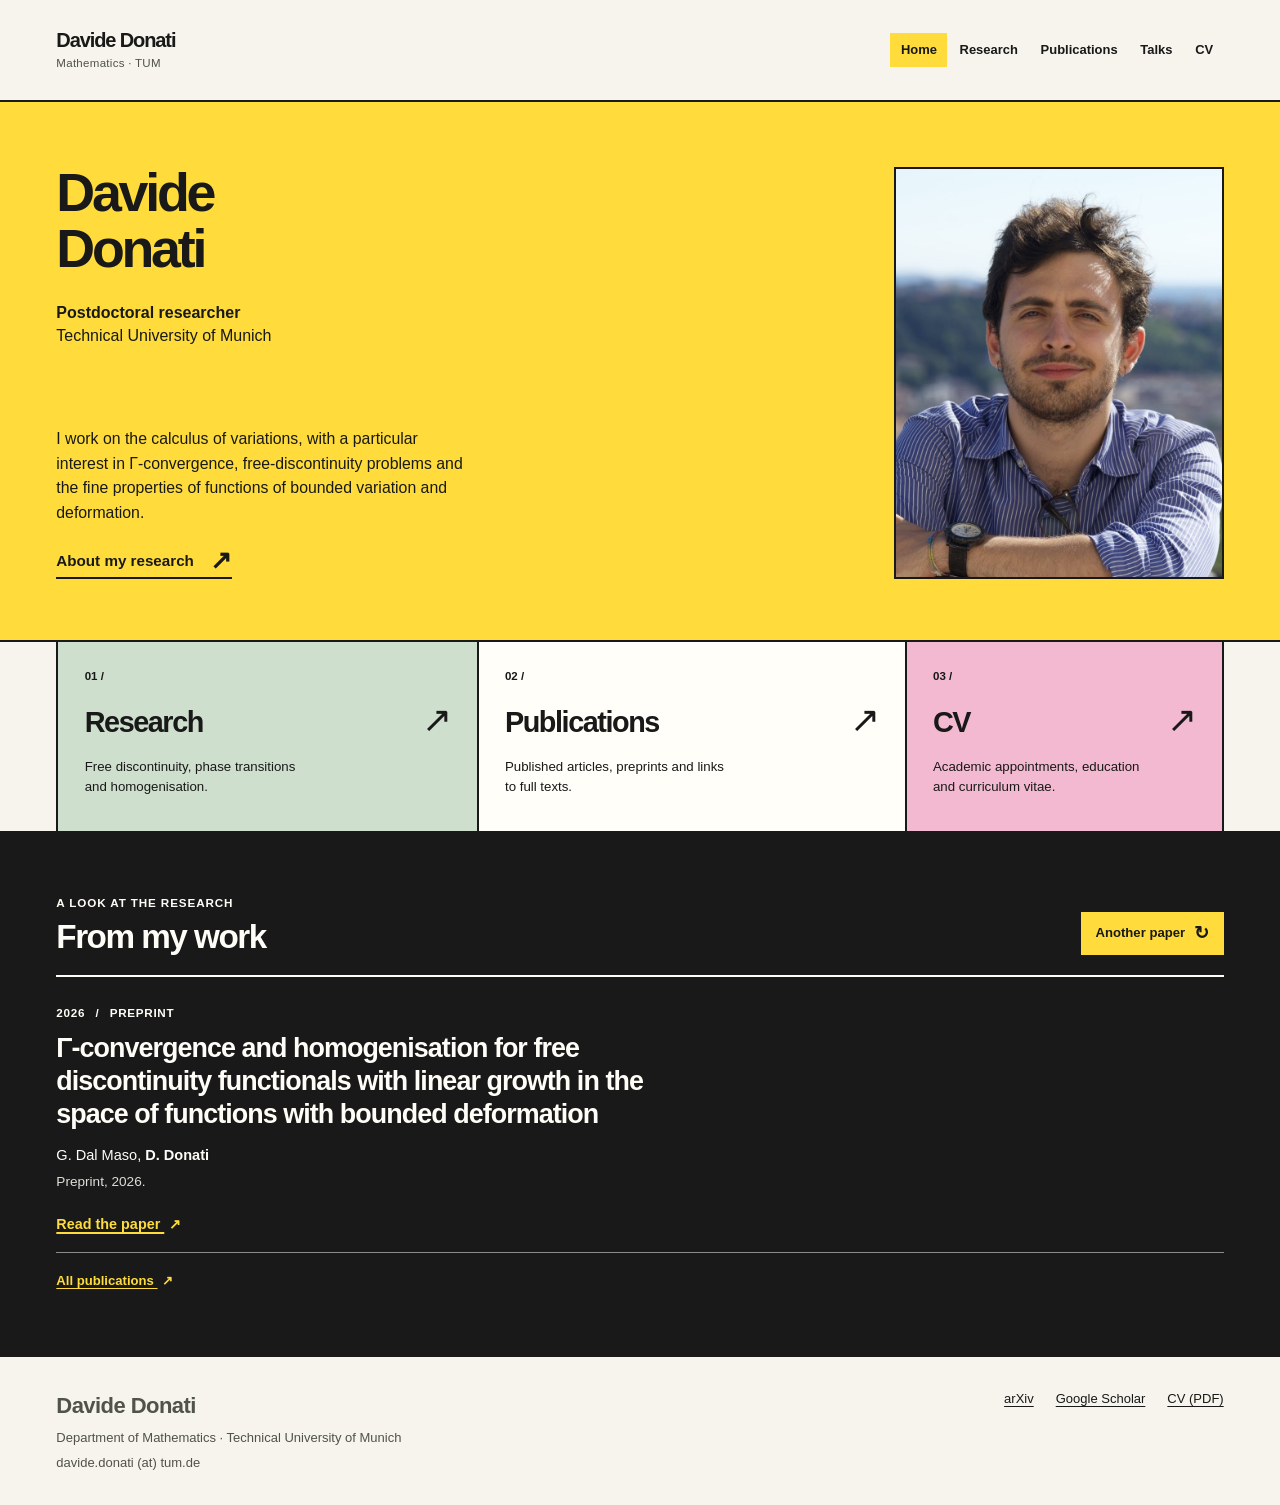
==== Personal Website/Imperial-Gold/index.html @ ab416c35 "Add files via upload" ====
<!doctype html>
<html lang="en">
<head>
  <meta charset="utf-8">
  <meta name="viewport" content="width=device-width, initial-scale=1">
  <title>Davide Donati — Mathematics</title>
  <meta name="description" content="Davide Donati, postdoctoral researcher in mathematics at TUM. Calculus of variations, Γ-convergence, free discontinuity and homogenisation.">
  <meta name="author" content="Davide Donati">
  <meta name="theme-color" content="#ffdc3b">
  <link rel="canonical" href="https://davide-donati.github.io/Davide-Donati/">
  <meta property="og:type" content="website">
  <meta property="og:title" content="Davide Donati — Mathematics">
  <meta property="og:description" content="Davide Donati, postdoctoral researcher in mathematics at TUM. Calculus of variations, Γ-convergence, free discontinuity and homogenisation.">
  <meta property="og:url" content="https://davide-donati.github.io/Davide-Donati/">
  <meta property="og:image" content="https://davide-donati.github.io/Davide-Donati/assets/portrait.jpg">
  <meta property="og:image:alt" content="Davide Donati">
  <meta name="twitter:card" content="summary">
  <script type="application/ld+json">{"@context": "https://schema.org", "@type": "Person", "name": "Davide Donati", "url": "https://davide-donati.github.io/Davide-Donati/", "jobTitle": "Postdoctoral researcher in mathematics", "affiliation": {"@type": "CollegeOrUniversity", "name": "Technical University of Munich"}, "sameAs": ["https://arxiv.org/a/donati_d_1.html", "https://scholar.google.com/citations?user=uiW-0o8AAAAJ&hl=en"]}</script>
  <link rel="icon" href="assets/favicon.svg" type="image/svg+xml">
  <link rel="stylesheet" href="assets/base.css">
  <link rel="stylesheet" href="assets/theme.css">
</head>
<body class="theme-gold" data-page="index">
  <a class="skip-link" href="#main">Skip to content</a>
  <header class="site-header">
    <div class="header-inner">
      <a class="brand" href="index.html" aria-label="Davide Donati — Home">
        <span class="brand-name">Davide Donati</span>
        <span class="brand-role">Mathematics · TUM</span>
      </a>
      <button class="menu-toggle" type="button" aria-controls="site-nav" aria-expanded="false" hidden>
        <span>Menu</span><span class="menu-icon" aria-hidden="true"></span>
      </button>
      <nav class="site-nav" id="site-nav" aria-label="Main navigation">
        <a href="index.html" aria-current="page">Home</a>
        <a href="research.html">Research</a>
        <a href="publications.html">Publications</a>
        <a href="talks.html">Talks</a>
        <a href="cv.html">CV</a>
      </nav>
    </div>
  </header>
  <main class="site-main" id="main" tabindex="-1">
<section class="gold-hero" aria-labelledby="gold-title">
  <div class="content-wrap gold-hero-inner">
    <div class="gold-hero-grid">
      <div class="gold-heading">
        <h1 class="gold-name" id="gold-title"><span>Davide</span> <span>Donati</span></h1>
        <p class="gold-position">Postdoctoral researcher<span>Technical University of Munich</span></p>
      </div>
      <figure class="gold-portrait">
        <img src="assets/portrait.jpg" alt="Davide Donati" width="720" height="900" fetchpriority="high">
      </figure>
      <div class="gold-intro">
        <p>I work on the calculus of variations, with a particular interest in &Gamma;-convergence, free-discontinuity problems and the fine properties of functions of bounded variation and deformation.</p>
        <a class="gold-inline-link" href="research.html">About my research <span aria-hidden="true">↗</span></a>
      </div>
    </div>
  </div>
</section>

<nav class="gold-directory" aria-label="Explore the website">
  <div class="content-wrap gold-directory-inner">
    <a class="gold-route gold-route-research" href="research.html">
      <span class="gold-route-number" aria-hidden="true">01 /</span>
      <span class="gold-route-title">Research <span aria-hidden="true">↗</span></span>
      <span class="gold-route-description">Free discontinuity, phase transitions and homogenisation.</span>
    </a>
    <a class="gold-route gold-route-publications" href="publications.html">
      <span class="gold-route-number" aria-hidden="true">02 /</span>
      <span class="gold-route-title">Publications <span aria-hidden="true">↗</span></span>
      <span class="gold-route-description">Published articles, preprints and links to full texts.</span>
    </a>
    <a class="gold-route gold-route-cv" href="cv.html">
      <span class="gold-route-number" aria-hidden="true">03 /</span>
      <span class="gold-route-title">CV <span aria-hidden="true">↗</span></span>
      <span class="gold-route-description">Academic appointments, education and curriculum vitae.</span>
    </a>
  </div>
</nav>


<!-- A different publication appears on every visit (and when requested). -->
<section class="gold-paper-feature" aria-labelledby="featured-paper-heading">
  <div class="content-wrap gold-paper-feature-inner">
    <div class="gold-paper-feature-heading">
      <div>
        <p class="gold-feature-eyebrow">A look at the research</p>
        <h2 id="featured-paper-heading">From my work</h2>
      </div>
      <button type="button" class="gold-paper-next" id="another-paper" hidden>Another paper <span aria-hidden="true">↻</span></button>
    </div>
    <div class="gold-paper-feature-display" id="featured-paper" aria-live="polite" aria-atomic="true">
      <article class="gold-featured-article">
        <p class="gold-feature-meta">2025 <span aria-hidden="true">/</span> Published</p>
        <h3>A new space of generalised vector-valued functions of bounded variation</h3>
        <p class="gold-feature-authors"><strong>D. Donati</strong></p>
        <p class="gold-feature-venue">NoDEA Nonlinear Differential Equations Appl. 32 (2025), Paper No. 59.</p>
        <a class="gold-feature-link" href="https://doi.org/10.1007/s00030-025-01063-5">Read the paper <span aria-hidden="true">↗</span></a>
      </article>
    </div>
    <p class="gold-feature-footer"><a href="publications.html">All publications <span aria-hidden="true">↗</span></a></p>
  </div>
</section>

<template id="paper-rotation-choices">
      <article class="gold-featured-article" data-paper-id="paper-7">
        <p class="gold-feature-meta">2026 <span aria-hidden="true">/</span> Preprint</p>
        <h3>A remark on the Korn–Poincaré–Sobolev inequality for functions of generalised bounded deformation</h3>
        <p class="gold-feature-authors">G. Dal Maso, <strong>D. Donati</strong></p>
        <p class="gold-feature-venue">Submitted, 2026.</p>
        <a class="gold-feature-link" href="publications.html#paper-7">Publication details <span aria-hidden="true">↗</span></a>
      </article>
      <article class="gold-featured-article" data-paper-id="paper-8">
        <p class="gold-feature-meta">2026 <span aria-hidden="true">/</span> Preprint</p>
        <h3>Structured deformations for energies with general surface terms</h3>
        <p class="gold-feature-authors"><strong>D. Donati</strong>, M. Friedrich</p>
        <p class="gold-feature-venue">Preprint, 2026.</p>
        <a class="gold-feature-link" href="https://arxiv.org/abs/2606.10556">Read the paper <span aria-hidden="true">↗</span></a>
      </article>
      <article class="gold-featured-article" data-paper-id="paper-9">
        <p class="gold-feature-meta">2026 <span aria-hidden="true">/</span> Preprint</p>
        <h3>Γ-convergence of convolution-type functionals for free discontinuity problems</h3>
        <p class="gold-feature-authors">G. C. Brusca, <strong>D. Donati</strong>, S. Scalabrino, C. Trifone, E. Voglino</p>
        <p class="gold-feature-venue">Preprint, 2026.</p>
        <a class="gold-feature-link" href="https://arxiv.org/abs/2603.24192">Read the paper <span aria-hidden="true">↗</span></a>
      </article>
      <article class="gold-featured-article" data-paper-id="paper-10">
        <p class="gold-feature-meta">2026 <span aria-hidden="true">/</span> Preprint</p>
        <h3>Γ-convergence and homogenisation for free discontinuity functionals with linear growth in the space of functions with bounded deformation</h3>
        <p class="gold-feature-authors">G. Dal Maso, <strong>D. Donati</strong></p>
        <p class="gold-feature-venue">Preprint, 2026.</p>
        <a class="gold-feature-link" href="https://arxiv.org/abs/2601.19591">Read the paper <span aria-hidden="true">↗</span></a>
      </article>
      <article class="gold-featured-article" data-paper-id="paper-11">
        <p class="gold-feature-meta">2025 <span aria-hidden="true">/</span> Preprint</p>
        <h3>A matrix-valued measure associated to the derivatives of a function of generalised bounded deformation</h3>
        <p class="gold-feature-authors">G. Dal Maso, <strong>D. Donati</strong></p>
        <p class="gold-feature-venue">Preprint, 2025.</p>
        <a class="gold-feature-link" href="https://arxiv.org/abs/2506.19978">Read the paper <span aria-hidden="true">↗</span></a>
      </article>
      <article class="gold-featured-article" data-paper-id="paper-1">
        <p class="gold-feature-meta">2025 <span aria-hidden="true">/</span> Published</p>
        <h3>Singular perturbations models in phase transitions for anisotropic higher-order materials</h3>
        <p class="gold-feature-authors">G. C. Brusca, <strong>D. Donati</strong>, C. Trifone</p>
        <p class="gold-feature-venue">Calc. Var. Partial Differential Equations 64 (2025), Paper No. 243.</p>
        <a class="gold-feature-link" href="https://doi.org/10.1007/s00526-025-03120-4">Read the paper <span aria-hidden="true">↗</span></a>
      </article>
      <article class="gold-featured-article" data-paper-id="paper-2">
        <p class="gold-feature-meta">2025 <span aria-hidden="true">/</span> Published</p>
        <h3>Homogenization of vectorial free-discontinuity functionals with cohesive type surface terms</h3>
        <p class="gold-feature-authors">G. Dal Maso, <strong>D. Donati</strong></p>
        <p class="gold-feature-venue">Proc. Roy. Soc. Edinburgh Sect. A, published online 2025.</p>
        <a class="gold-feature-link" href="https://www.cambridge.org/core/journals/proceedings-of-the-royal-society-of-edinburgh-section-a-mathematics/article/abs/homogenization-of-vectorial-freediscontinuity-functionals-with-cohesive-type-surface-terms/AAB02BEC06D5CAB9472C6FB59DFB760A">Read the paper <span aria-hidden="true">↗</span></a>
      </article>
      <article class="gold-featured-article" data-paper-id="paper-3">
        <p class="gold-feature-meta">2025 <span aria-hidden="true">/</span> Published</p>
        <h3>Higher-order singular perturbation models for phase transitions</h3>
        <p class="gold-feature-authors">G. C. Brusca, <strong>D. Donati</strong>, M. Solci</p>
        <p class="gold-feature-venue">SIAM J. Math. Anal. 57(3) (2025), 3146–3170.</p>
        <a class="gold-feature-link" href="https://doi.org/10.1137/24M1715325">Read the paper <span aria-hidden="true">↗</span></a>
      </article>
      <article class="gold-featured-article" data-paper-id="paper-4">
        <p class="gold-feature-meta">2025 <span aria-hidden="true">/</span> Published</p>
        <h3>A new space of generalised vector-valued functions of bounded variation</h3>
        <p class="gold-feature-authors"><strong>D. Donati</strong></p>
        <p class="gold-feature-venue">NoDEA Nonlinear Differential Equations Appl. 32 (2025), Paper No. 59.</p>
        <a class="gold-feature-link" href="https://doi.org/10.1007/s00030-025-01063-5">Read the paper <span aria-hidden="true">↗</span></a>
      </article>
      <article class="gold-featured-article" data-paper-id="paper-5">
        <p class="gold-feature-meta">2024 <span aria-hidden="true">/</span> Published</p>
        <h3>Another look at elliptic homogenization</h3>
        <p class="gold-feature-authors">A. Braides, G. C. Brusca, <strong>D. Donati</strong></p>
        <p class="gold-feature-venue">Milan J. Math. 92 (2024), Paper No. 1.</p>
        <a class="gold-feature-link" href="https://doi.org/10.1007/s00032-023-00389-y">Read the paper <span aria-hidden="true">↗</span></a>
      </article>
      <article class="gold-featured-article" data-paper-id="paper-6">
        <p class="gold-feature-meta">2024 <span aria-hidden="true">/</span> Published</p>
        <h3>Γ-convergence of quadratic functionals perturbed by bounded linear functionals</h3>
        <p class="gold-feature-authors">G. Dal Maso, <strong>D. Donati</strong></p>
        <p class="gold-feature-venue">Nonlinear Anal. 238 (2024), Paper No. 113395.</p>
        <a class="gold-feature-link" href="https://doi.org/10.1016/j.na.2023.113395">Read the paper <span aria-hidden="true">↗</span></a>
      </article>
</template>

  </main>
  <footer class="site-footer">
    <div class="footer-inner">
      <div>
        <span class="footer-name">Davide Donati</span>
        <p class="footer-line">Department of Mathematics · Technical University of Munich</p>
        <p class="footer-line"><span class="footer-email">davide.donati (at) tum.de</span></p>
      </div>
      <div class="footer-links">
        <a href="https://arxiv.org/a/donati_d_1.html">arXiv</a>
        <a href="https://scholar.google.com/citations?user=uiW-0o8AAAAJ&amp;hl=en">Google Scholar</a>
        <a href="assets/CV.pdf">CV (PDF)</a>
        
      </div>
    </div>
  </footer>
  <script src="assets/site.js" defer></script>
</body>
</html>
---- Personal Website/Imperial-Gold/assets/base.css ----
/* Shared layout. Edit assets/theme.css to change the visual identity. */
:root {
  --bg: #fffdf8;
  --surface: #f2eee6;
  --ink: #222222;
  --muted: #555555;
  --accent: #263bd5;
  --accent-contrast: #ffffff;
  --rule: #d3d0c9;
  --display-font: Arial, Helvetica, sans-serif;
  --body-font: Arial, Helvetica, sans-serif;
  --content-width: 1200px;
  --gutter: clamp(20px, 5vw, 80px);
}
*, *::before, *::after { box-sizing: border-box; }
html { -webkit-text-size-adjust: 100%; scroll-behavior: smooth; }
body { margin: 0; color: var(--ink); background: var(--bg); font-family: var(--body-font); font-size: 17px; line-height: 1.65; }
img, svg { max-width: 100%; }
img { display: block; height: auto; }
figure { margin: 0; }
button, input, select { font: inherit; }
button, a { -webkit-tap-highlight-color: transparent; }
button { cursor: pointer; }
a { color: inherit; text-underline-offset: .22em; text-decoration-thickness: 1px; }
a:hover { text-decoration-thickness: 2px; }
a, p, li, h1, h2, h3, input { overflow-wrap: break-word; }
h1, h2, h3, p { margin-top: 0; }
h1, h2, h3 { font-family: var(--display-font); line-height: 1.12; }
h1 { font-size: clamp(44px, 7vw, 88px); letter-spacing: -.05em; margin-bottom: .32em; }
h2 { font-size: clamp(26px, 3vw, 38px); letter-spacing: -.025em; }
h3 { font-size: 23px; line-height: 1.28; letter-spacing: -.015em; }
p { margin-bottom: 1em; }
[hidden] { display: none !important; }
:focus-visible { outline: 3px solid currentColor; outline-offset: 5px; }
::selection { color: var(--accent-contrast); background: var(--accent); }
.skip-link { position: absolute; top: -100px; left: 20px; padding: 12px 18px; background: var(--ink); color: var(--bg); z-index: 50; }
.skip-link:focus { top: 12px; }
.content-wrap { width: min(calc(100% - var(--gutter) * 2), var(--content-width)); margin-inline: auto; }
.site-header { border-bottom: 1px solid var(--rule); position: relative; z-index: 10; }
.header-inner { width: min(calc(100% - var(--gutter) * 2), var(--content-width)); margin-inline: auto; min-height: 108px; display: flex; align-items: center; justify-content: space-between; gap: 32px; }
.brand { text-decoration: none; flex-shrink: 0; display: flex; flex-direction: column; line-height: 1.25; }
.brand-name { font-weight: 800; font-size: 23px; letter-spacing: -.055em; }
.brand-role { margin-top: 5px; font-size: 11px; text-transform: uppercase; letter-spacing: .1em; }
.site-nav { display: flex; flex-wrap: wrap; align-items: center; gap: 3px 18px; }
.site-nav a { display: inline-block; padding: 10px 0; font-size: 14px; font-weight: 600; text-decoration: none; white-space: nowrap; }
.site-nav a[aria-current="page"] { box-shadow: inset 0 -3px currentColor; }
.site-nav a:hover { box-shadow: inset 0 -1px currentColor; }
.menu-toggle { display: none; align-items: center; gap: 10px; min-height: 44px; border: 1px solid currentColor; padding: 8px 12px; color: inherit; background: transparent; }
.menu-toggle .menu-icon { width: 18px; height: 10px; display: inline-block; border-block: 2px solid currentColor; }
.site-main { min-height: 60vh; }
.page-intro { padding: 70px 0 56px; border-bottom: 1px solid var(--rule); }
.eyebrow, .section-kicker { display: block; margin: 0 0 20px; text-transform: uppercase; font-size: 12px; letter-spacing: .16em; font-weight: 700; line-height: 1.5; }
.page-lead { max-width: 760px; font-size: clamp(18px, 2vw, 22px); line-height: 1.6; margin: 0; }
.page-intro .button { margin-top: 24px; }
.body-content { padding-block: 55px 88px; }
.section-block + .section-block { margin-top: 60px; }
.section-heading { margin-bottom: 26px; }
.section-header { display: flex; align-items: baseline; gap: 24px; justify-content: space-between; margin-bottom: 30px; }
.section-header h2 { margin: 0; }
.section-header .text-link { flex-shrink: 0; }
.button { display: inline-flex; align-items: center; justify-content: space-between; gap: 28px; min-height: 49px; padding: 12px 22px; color: var(--accent-contrast); background: var(--accent); border: 1px solid transparent; text-decoration: none; font-size: 15px; font-weight: 700; line-height: 1.4; }
.button:hover { text-decoration: underline; }
.button.secondary { background: transparent; border-color: currentColor; color: inherit; }
.text-link { font-size: 15px; font-weight: 700; line-height: 1.5; }
.link-row { display: flex; flex-wrap: wrap; align-items: center; gap: 18px 28px; }
.muted { color: var(--muted); }
.paper-tools { display: flex; flex-wrap: wrap; align-items: end; justify-content: space-between; gap: 24px; padding-bottom: 24px; border-bottom: 1px solid var(--rule); }
.filter-bar { display: flex; flex-wrap: wrap; gap: 8px; }
.filter-bar button { min-height: 44px; padding: 8px 16px; color: var(--ink); background: transparent; border: 1px solid var(--rule); font-size: 14px; font-weight: 700; }
.filter-bar button[aria-pressed="true"] { color: var(--accent-contrast); background: var(--accent); border-color: var(--accent); }
.search-field { display: flex; flex-direction: column; gap: 6px; min-width: 260px; max-width: 100%; font-size: 13px; font-weight: 700; }
.search-field input { width: 100%; min-height: 46px; padding: 10px 13px; color: var(--ink); background: var(--bg); border: 1px solid var(--rule); border-radius: 0; font-size: 16px; font-weight: 400; }
.results-note { font-size: 14px; margin: 18px 0 42px; color: var(--muted); }
.paper-group + .paper-group { margin-top: 64px; }
.paper-list { margin: 0; padding: 0; list-style: none; }
.paper { padding: 29px 0 31px; border-top: 1px solid var(--rule); }
.paper-meta { color: var(--muted); font-size: 12px; font-weight: 700; text-transform: uppercase; letter-spacing: .08em; margin-bottom: 10px; }
.paper-title { font-size: clamp(21px, 2.4vw, 29px); line-height: 1.25; max-width: 1020px; margin-bottom: 12px; }
.paper-authors { margin-bottom: 5px; font-size: 16px; }
.paper-venue { margin-bottom: 15px; font-size: 15px; color: var(--muted); }
.paper-links { display: flex; flex-wrap: wrap; gap: 12px 24px; font-size: 14px; font-weight: 700; margin: 0; }
.no-results { padding: 28px 0 60px; }
.entry-list { padding: 0; margin: 0; list-style: none; }
.record { display: grid; grid-template-columns: 145px minmax(0, 1fr); gap: 30px; border-top: 1px solid var(--rule); padding: 26px 0; }
.record-meta { font-size: 14px; font-weight: 700; color: var(--muted); }
.record-body h3 { margin-bottom: 12px; }
.record-body p { margin-bottom: 0; font-size: 16px; }
.record-body ul { padding-left: 20px; margin-block: 8px 0; font-size: 16px; }
.record-body li + li { margin-top: 7px; }
.research-list { padding: 0; margin: 0; list-style: none; }
.research-area { display: grid; grid-template-columns: 145px minmax(0, 1fr); gap: 30px; padding-block: 42px; border-top: 1px solid var(--rule); }
.area-number { font-family: var(--display-font); color: var(--accent); font-size: 62px; line-height: 1; letter-spacing: -.05em; }
.area-content h2 { max-width: 820px; margin-bottom: 18px; }
.area-content p { max-width: 770px; }
.tag-list { list-style: none; padding: 0; margin: 20px 0; display: flex; flex-wrap: wrap; gap: 10px 20px; font-size: 13px; font-weight: 700; }
.tag-list li { border-bottom: 2px solid var(--rule); padding-bottom: 5px; }
.reading-links { display: flex; flex-direction: column; gap: 10px; margin-top: 22px; font-size: 15px; }
.reading-links a { max-width: 800px; }
.two-column { display: grid; grid-template-columns: 1fr 1fr; gap: 28px; }
.panel { background: var(--surface); padding: clamp(24px, 4vw, 46px); }
.panel p:last-child { margin-bottom: 0; }
.contact-grid { display: grid; grid-template-columns: minmax(0, 1.4fr) minmax(0, 1fr); gap: 55px; }
.contact-block { padding-top: 30px; border-top: 1px solid var(--rule); }
.contact-block + .contact-block { margin-top: 38px; }
.contact-block h2 { font-size: 27px; }
.contact-email { font-family: var(--display-font); font-size: clamp(24px, 3vw, 38px); letter-spacing: -.035em; word-break: break-word; }
.profile-photo { width: 100%; max-width: 360px; aspect-ratio: 4 / 5; object-fit: cover; }
.contact-photo-caption { font-size: 13px; margin-top: 12px; color: var(--muted); }
.site-footer { border-top: 1px solid var(--rule); padding: 36px 0; }
.footer-inner { width: min(calc(100% - var(--gutter) * 2), var(--content-width)); margin-inline: auto; display: flex; flex-wrap: wrap; justify-content: space-between; align-items: start; gap: 26px 40px; }
.footer-name { font-family: var(--display-font); font-size: 22px; font-weight: 700; letter-spacing: -.025em; }
.footer-line { font-size: 13px; margin: 5px 0 0; }
.footer-links { display: flex; gap: 12px 22px; flex-wrap: wrap; font-size: 13px; }
.print-only { display: none; }
@media (max-width: 1050px) {
  .header-inner { gap: 22px; }
  .site-nav { gap: 4px 12px; }
  .site-nav a { font-size: 13px; }
}
@media (max-width: 860px) {
  .header-inner { min-height: 86px; flex-wrap: wrap; padding-block: 18px; gap: 18px; }
  .brand-name { font-size: 22px; }
  .site-nav { width: 100%; gap: 4px 24px; padding-top: 10px; border-top: 1px solid var(--rule); }
  .site-nav a { font-size: 15px; }
  .js .menu-toggle { display: inline-flex; }
  .js .site-nav { display: none; }
  .js .site-nav.is-open { display: flex; }
  .page-intro { padding-block: 45px 38px; }
  .body-content { padding-block: 38px 60px; }
  .contact-grid { gap: 32px; }
}
@media (max-width: 600px) {
  body { font-size: 16px; }
  .record, .research-area { grid-template-columns: 1fr; gap: 12px; }
  .research-area { padding-block: 28px; }
  .area-number { font-size: 42px; }
  .record-meta { font-size: 13px; }
  .two-column, .contact-grid { grid-template-columns: 1fr; }
  .section-header { flex-direction: column; align-items: start; gap: 12px; }
  .paper-tools { align-items: stretch; }
  .search-field { width: 100%; min-width: 0; }
  .filter-bar { gap: 6px; }
  .filter-bar button { padding: 8px 12px; }
  .contact-grid figure { order: 2; }
  .profile-photo { max-width: 280px; }
  .section-block + .section-block { margin-top: 42px; }
  .page-lead { font-size: 18px; }
}
@media (prefers-reduced-motion: reduce) {
  html { scroll-behavior: auto; }
  *, *::before, *::after { animation: none !important; transition: none !important; }
}
@media print {
  body { background: white !important; color: black !important; font-size: 10pt; }
  .site-nav, .menu-toggle, .paper-tools, .skip-link, .results-note { display: none !important; }
  .site-header, .page-intro, .site-footer { background: white !important; color: black !important; }
  .content-wrap, .header-inner, .footer-inner { width: 100%; }
  .header-inner { min-height: 0; padding-block: 0 16px; }
  .page-intro { padding-block: 20px; }
  .body-content { padding-block: 24px; }
  h1 { font-size: 34pt; }
  h2 { font-size: 20pt; }
  h3, .paper-title { font-size: 13pt; }
  .paper, .record, .research-area { break-inside: avoid; }
  .paper-group[hidden], .paper[hidden] { display: block !important; }
  .button { background: transparent !important; color: black !important; border: 1px solid #888; }
  .print-only { display: block; }
}
---- Personal Website/Imperial-Gold/assets/theme.css ----
/* GOLD — an editorial, colour-led academic website.
   The theme is entirely local: no remote fonts, frameworks or scripts. */
:root {
  --bg: #f6f4ec;
  --surface: #fffef8;
  --ink: #181918;
  --muted: #50524b;
  --accent: #ffdc3b;
  --accent-contrast: #181918;
  --rule: #181918;
  --display-font: Arial, "Helvetica Neue", Helvetica, sans-serif;
  --body-font: Arial, "Helvetica Neue", Helvetica, sans-serif;
  --gold-pink: #f3b9d0;
  --gold-mint: #cfdfce;
}

body {
  color: var(--ink);
  background: var(--bg);
  font-family: var(--body-font);
  font-size: 1rem;
  line-height: 1.55;
}
::selection { color: var(--ink); background: var(--gold-pink); }
a { color: inherit; text-underline-offset: .23em; }
a:hover { text-decoration-thickness: .13em; }
a:focus-visible, button:focus-visible, input:focus-visible {
  outline: 3px solid var(--ink);
  outline-offset: 5px;
}
.content-wrap, .header-inner, .footer-inner {
  width: 100%;
  max-width: 1360px;
  padding-inline: clamp(1.2rem, 4.4vw, 4.8rem);
  margin-inline: auto;
}
.site-main { padding: 0; }
.site-header {
  position: relative;
  z-index: 20;
  background: var(--bg);
  color: var(--ink);
  border-block: 0;
  border-bottom: 2px solid var(--ink);
  box-shadow: none;
  backdrop-filter: none;
}
.header-inner {
  min-height: 100px;
  display: flex;
  align-items: center;
  justify-content: space-between;
  gap: 1.5rem;
}
.brand { color: var(--ink); text-decoration: none; border: 0; }
.brand-name {
  display: block;
  font-family: var(--display-font);
  font-size: 1.25rem;
  font-weight: 800;
  line-height: 1.05;
  letter-spacing: -.055em;
}
.brand-role {
  display: block;
  margin-top: .35rem;
  color: var(--muted);
  font-size: .72rem;
  font-weight: 500;
  line-height: 1.25;
  letter-spacing: .025em;
  text-transform: none;
}
.site-nav { gap: .1rem; }
.site-nav a {
  padding: .5rem .66rem;
  color: var(--ink);
  border: 0;
  border-radius: 0;
  font-size: .81rem;
  font-weight: 700;
  line-height: 1.35;
  text-decoration: none;
}
.site-nav a:hover,
.site-nav a[aria-current="page"] { color: var(--ink); background: var(--accent); box-shadow: none; }
.menu-toggle {
  color: var(--ink);
  background: var(--accent);
  border: 1.5px solid var(--ink);
  border-radius: 0;
  font-weight: 700;
}
.skip-link { color: var(--ink); background: var(--accent); }

/* Home: large typography, a portrait and three distinct page entrances. */
.gold-hero { background: var(--accent); border-bottom: 2px solid var(--ink); }
.gold-hero-inner { padding-block: 1.4rem 3.8rem; }
.gold-hero-grid {
  display: grid;
  grid-template-columns: minmax(0, 1.4fr) minmax(0, .88fr);
  column-gap: clamp(2.5rem, 6vw, 5.4rem);
  row-gap: 1.55rem;
  align-items: start;
  padding-top: 2.65rem;
}
.gold-heading { min-width: 0; }
.gold-name {
  margin: 0;
  color: var(--ink);
  font-family: var(--display-font);
  font-size: clamp(2.85rem, 4.2vw, 3.75rem);
  font-weight: 800;
  line-height: .95;
  letter-spacing: -.06em;
  text-wrap: initial;
}
.gold-name span { display: block; }
.gold-name span + span { margin-top: .095em; }
.gold-position {
  margin: 1.7rem 0 0;
  font-size: clamp(.98rem, 1.25vw, 1.1rem);
  font-weight: 700;
  line-height: 1.45;
}
.gold-position span { display: block; font-weight: 400; }
.gold-portrait {
  position: relative;
  grid-column: 2;
  grid-row: 1 / span 2;
  margin: 0;
  max-width: 330px;
  justify-self: end;
  width: 100%;
}
.gold-portrait img {
  position: relative;
  z-index: 1;
  display: block;
  width: 100%;
  height: auto;
  aspect-ratio: 4 / 5;
  object-fit: cover;
  object-position: 50% 30%;
  border: 2px solid var(--ink);
}
.gold-intro {
  max-width: 34rem;
  align-self: end;
}
.gold-intro p {
  margin: 0 0 1.15rem;
  max-width: 47ch;
  font-size: .99rem;
  line-height: 1.55;
}
.gold-inline-link {
  display: inline-flex;
  align-items: center;
  gap: 1rem;
  padding-block: .3rem;
  border-bottom: 2px solid var(--ink);
  font-size: .95rem;
  font-weight: 700;
  text-decoration: none;
}
.gold-inline-link span { font-size: 1.65rem; line-height: .9; }
.gold-inline-link:hover { background: var(--ink); color: var(--accent); }
.gold-directory { border-bottom: 2px solid var(--ink); }
.gold-directory-inner {
  display: grid;
  grid-template-columns: 1.08fr 1.1fr .82fr;
  padding-block: 0;
}
.gold-route {
  display: flex;
  min-width: 0;
  flex-direction: column;
  align-items: stretch;
  gap: 1.1rem;
  padding: 1.8rem 1.65rem 2.1rem;
  border-inline-start: 2px solid var(--ink);
  color: var(--ink);
  text-decoration: none;
}
.gold-route:last-child { border-inline-end: 2px solid var(--ink); }
.gold-route-research { background: var(--gold-mint); }
.gold-route-publications { background: var(--surface); }
.gold-route-cv { background: var(--gold-pink); }
.gold-route-number { font-size: .72rem; font-weight: 700; line-height: 1; }
.gold-route-title {
  display: flex;
  justify-content: space-between;
  align-items: baseline;
  gap: .75rem;
  font-family: var(--display-font);
  font-size: clamp(1.45rem, 2.25vw, 2rem);
  font-weight: 700;
  line-height: 1.1;
  letter-spacing: -.05em;
}
.gold-route-title > span {
  flex: none;
  font-weight: 400;
  font-size: 1.25em;
  transition: transform .16s ease;
}
.gold-route-description { max-width: 30ch; font-size: .83rem; line-height: 1.5; }
.gold-route:hover .gold-route-title { text-decoration: underline; text-underline-offset: .17em; }
.gold-route:hover .gold-route-title > span { transform: translate(3px, -3px); }
.gold-route:focus-visible { position: relative; z-index: 2; outline-offset: -7px; }
/* Shared inner pages retain the same editorial grid and confident typography. */
.page-intro {
  margin: 0;
  padding-block: clamp(2.5rem, 5.5vw, 5rem);
  color: var(--ink);
  background: var(--accent);
  border-bottom: 2px solid var(--ink);
}
.body-content { padding-block: 3.4rem 4.5rem; }
.paper-body, .area-content, .record-body { min-width: 0; }
.eyebrow, .section-kicker {
  color: var(--ink);
  font-size: .72rem;
  font-weight: 700;
  line-height: 1.5;
  letter-spacing: .07em;
  text-transform: uppercase;
}
.page-intro .eyebrow { margin: 0 0 1rem; }
.page-intro h1 {
  margin: 0;
  color: var(--ink);
  font-family: var(--display-font);
  font-size: clamp(3.25rem, 5.1vw, 4.75rem);
  font-weight: 800;
  line-height: .98;
  letter-spacing: -.07em;
  overflow-wrap: normal;
  hyphens: none;
}
.page-lead {
  max-width: 43rem;
  margin: 1.4rem 0 0;
  color: var(--ink);
  font-size: clamp(1rem, 1.45vw, 1.18rem);
  line-height: 1.55;
}
.section-heading {
  margin: 0 0 1.5rem;
  padding-bottom: .7rem;
  color: var(--ink);
  border-bottom: 2px solid var(--ink);
  font-family: var(--display-font);
  font-size: clamp(1.5rem, 2.1vw, 1.9rem);
  font-weight: 700;
  line-height: 1.1;
  letter-spacing: -.045em;
}
.section-block { margin-block: 0 3.5rem; }
.button {
  display: inline-flex;
  justify-content: center;
  align-items: center;
  gap: .8rem;
  padding: .8rem 1.2rem;
  background: var(--ink);
  color: var(--bg);
  border: 2px solid var(--ink);
  border-radius: 0;
  font-size: .85rem;
  font-weight: 700;
  line-height: 1.3;
  text-decoration: none;
  box-shadow: none;
}
.button:hover { color: var(--ink); background: var(--accent); }
.text-link { color: var(--ink); font-size: .9rem; font-weight: 700; }
.paper-tools {
  display: flex;
  flex-wrap: wrap;
  align-items: end;
  justify-content: space-between;
  gap: 1.25rem;
  padding-bottom: 1.4rem;
  border-bottom: 2px solid var(--ink);
}
.paper-tools[hidden] { display: none; }
.filter-bar { display: flex; flex-wrap: wrap; gap: .4rem; }
.filter-bar button {
  min-height: 44px;
  padding: .6rem .9rem;
  color: var(--ink);
  background: transparent;
  border: 1.5px solid var(--ink);
  border-radius: 0;
  font-family: inherit;
  font-size: .8rem;
  font-weight: 700;
}
.filter-bar button:hover { background: var(--gold-mint); }
.filter-bar button[aria-pressed="true"], .filter-bar button.is-active {
  color: var(--ink);
  background: var(--accent);
  border-color: var(--ink);
}
.search-field { color: var(--muted); font-size: .78rem; font-weight: 700; }
.search-field input {
  min-height: 44px;
  max-width: 100%;
  padding: .65rem .85rem;
  border: 1.5px solid var(--ink);
  border-radius: 0;
  background: var(--surface);
  color: var(--ink);
  font: inherit;
  font-size: 1rem;
  font-weight: 400;
}
.results-note { margin-block: 1rem 1.5rem; color: var(--muted); font-size: .78rem; }
.paper-list { margin: 0 0 3.8rem; padding: 0; list-style: none; }
.paper {
  display: grid;
  grid-template-columns: 8.5rem minmax(0, 1fr);
  column-gap: 2.2rem;
  padding: 1.85rem 0 2rem;
  margin: 0;
  border: 0;
  border-top: 1px solid var(--ink);
  border-radius: 0;
  background: transparent;
  box-shadow: none;
}
.paper[hidden] { display: none; }
.paper-meta {
  color: var(--muted);
  font-size: .75rem;
  font-weight: 700;
  line-height: 1.5;
}
.paper-title, .paper-title h2, .paper-title h3 {
  margin: 0 0 .7rem;
  color: var(--ink);
  font-family: var(--display-font);
  font-size: clamp(1.15rem, 1.8vw, 1.55rem);
  font-weight: 700;
  line-height: 1.27;
  letter-spacing: -.025em;
}
.paper-title a { color: inherit; }
.paper-authors, .paper-venue { margin: .2rem 0; font-size: .88rem; line-height: 1.55; }
.paper-authors { color: var(--ink); }
.paper-venue { color: var(--muted); }
.paper-links { display: flex; flex-wrap: wrap; gap: .5rem 1.25rem; margin: .9rem 0 0; }
.paper-links a {
  color: var(--ink);
  background: transparent;
  border: 0;
  border-radius: 0;
  padding: .1rem 0;
  font-size: .8rem;
  font-weight: 700;
  text-decoration: underline;
}
.paper-links a:hover { background: var(--accent); }
.research-list { margin-block: 0 4rem; }
.research-area {
  display: grid;
  grid-template-columns: 8.5rem minmax(0, 1fr);
  column-gap: 2.2rem;
  padding: 2rem 0 2.5rem;
  border-top: 2px solid var(--ink);
  border-bottom: 0;
}
.area-number {
  color: var(--ink);
  font-family: var(--display-font);
  font-size: 4.1rem;
  font-weight: 700;
  line-height: 1;
  letter-spacing: -.07em;
}
.area-content h2 {
  max-width: 33ch;
  margin: 0 0 1rem;
  font-family: var(--display-font);
  font-size: clamp(1.5rem, 2.6vw, 2.35rem);
  font-weight: 700;
  line-height: 1.15;
  letter-spacing: -.045em;
}
.area-content p { max-width: 68ch; font-size: .96rem; line-height: 1.7; }
.tag-list { display: flex; flex-wrap: wrap; gap: .5rem; margin-top: 1.2rem; padding: 0; list-style: none; }
.tag-list > * {
  padding: .3rem .6rem;
  background: var(--gold-mint);
  color: var(--ink);
  border: 0;
  border-radius: 0;
  font-size: .75rem;
  font-weight: 500;
}
.research-area:nth-child(2n) .tag-list > * { background: var(--gold-pink); }
.tag-list li { border: 0; padding: .3rem .6rem; }
.entry-list { margin: 0; padding: 0; list-style: none; }
.record {
  display: grid;
  grid-template-columns: 8.5rem minmax(0, 1fr);
  gap: .7rem 2.2rem;
  padding: 1.5rem 0 1.75rem;
  border-top: 1px solid var(--ink);
}
.record:first-child { border-top: 0; padding-top: .4rem; }
.record-meta { color: var(--muted); font-size: .75rem; font-weight: 700; line-height: 1.55; }
.record-body h3 {
  margin: 0 0 .4rem;
  color: var(--ink);
  font-family: var(--display-font);
  font-size: 1.15rem;
  font-weight: 700;
  line-height: 1.35;
  letter-spacing: -.02em;
}
.record-body p, .record-body ul { margin-block: .3rem; color: var(--muted); font-size: .9rem; }
.record-body ul { padding-left: 1.1rem; }
.two-column { gap: 2rem; }
.panel {
  padding: 1.8rem;
  background: var(--gold-mint);
  color: var(--ink);
  border: 2px solid var(--ink);
  border-radius: 0;
  box-shadow: none;
}
.panel:nth-child(2n) { background: var(--gold-pink); }
.panel h2, .panel h3 { font-family: var(--display-font); letter-spacing: -.04em; }
.panel p { font-size: .94rem; }
.contact-grid { gap: 0; border: 2px solid var(--ink); margin-bottom: 3.5rem; }
.contact-block { padding: 2rem; background: var(--gold-mint); border: 0; border-radius: 0; }
.contact-block + .contact-block { margin-top: 0; border-top: 2px solid var(--ink); background: var(--gold-pink); }
.contact-grid > figure { margin: 0; padding: 2rem; border-left: 2px solid var(--ink); }
.contact-block h2, .contact-block h3 { font-family: var(--display-font); letter-spacing: -.04em; }
.contact-block a { overflow-wrap: anywhere; }
.site-footer {
  margin-top: 0;
  padding-block: 2rem;
  border-top: 2px solid var(--ink);
  background: var(--bg);
  color: var(--muted);
}
.footer-inner { gap: 1rem; font-size: .75rem; }
.site-footer a { color: var(--ink); }

@media (max-width: 1020px) {
  .header-inner { min-height: 88px; gap: 1rem; }
  .site-nav a { padding-inline: .45rem; font-size: .76rem; }
  .gold-hero-grid { column-gap: 3rem; padding-top: 3rem; }
  .gold-name { font-size: clamp(2.7rem, 4.45vw, 3.35rem); }
  .gold-route { padding-inline: 1.1rem; }
  .gold-route-title { font-size: 1.5rem; }
  .gold-route-description { font-size: .8rem; }
}
@media (max-width: 760px) {
  .header-inner { min-height: 82px; flex-wrap: wrap; padding-block: 1rem; }
  .site-nav { flex-basis: 100%; gap: .25rem; padding-top: .7rem; border-top: 1px solid var(--ink); }
  .site-nav a { padding: .7rem .75rem; font-size: .9rem; }
  .brand-name { font-size: 1.2rem; }
  .gold-hero-inner { padding-block: 1.2rem 2.2rem; }
  .gold-hero-grid { grid-template-columns: minmax(0, 1.1fr) minmax(0, .9fr); gap: 1.5rem 2.2rem; padding-top: 2.6rem; }
  .gold-name { font-size: clamp(2.3rem, 6.0vw, 3rem); }
  .gold-position { margin-top: 1.3rem; font-size: .9rem; }
  .gold-portrait { grid-row: 1; align-self: end; margin-bottom: .5rem; max-width: 290px; }
    .gold-intro { grid-column: 1 / -1; max-width: 40rem; }
  .gold-intro p { max-width: 59ch; font-size: .94rem; }
  .gold-directory-inner { grid-template-columns: 1fr; padding: 0; }
  .gold-route {
    display: grid;
    grid-template-columns: 2rem minmax(0, 1fr);
    align-items: baseline;
    gap: .65rem 1rem;
    border-inline: 0;
    padding: 1.4rem clamp(1.2rem, 4.4vw, 4.8rem);
  }
  .gold-route + .gold-route { border-top: 2px solid var(--ink); }
  .gold-route:last-child { border-right: 0; }
  .gold-route-title { font-size: 1.8rem; }
  .gold-route-description { grid-column: 2; max-width: 44ch; }
  .body-content { padding-block: 2rem 3rem; }
  .page-intro h1 { font-size: clamp(2.55rem, 9vw, 4.5rem); }
  .paper { grid-template-columns: 5.25rem minmax(0, 1fr); column-gap: 1.1rem; }
  .research-area { grid-template-columns: 3.5rem minmax(0, 1fr); column-gap: 1rem; }
  .area-number { font-size: 2.8rem; }
  .record { grid-template-columns: 5.25rem minmax(0, 1fr); column-gap: 1.1rem; }
  .contact-block { padding: 1.5rem; }
  .contact-block + .contact-block { border-left: 0; border-top: 2px solid var(--ink); }
}
@media (max-width: 600px) {
  .contact-grid > figure { padding: 1.5rem; border-left: 0; border-top: 2px solid var(--ink); }
}
@media (max-width: 480px) {
  .gold-hero-grid { grid-template-columns: 1fr; gap: 1.7rem; padding-top: 2rem; }
  .gold-name { font-size: clamp(2.55rem, 10.5vw, 3.05rem); }
  .gold-name span { display: inline; }
  .gold-name span + span { display: block; margin-top: .095em; }
  .gold-heading { grid-column: 1; }
  .gold-position { font-size: 1rem; }
  .gold-portrait { grid-column: 1; grid-row: auto; justify-self: end; width: 70%; max-width: 240px; }
  .gold-portrait img { aspect-ratio: 5 / 4; object-position: 50% 27%; }
  .gold-intro { grid-column: 1; }
  .gold-intro p { font-size: .94rem; }
  .gold-route { grid-template-columns: 1.65rem minmax(0, 1fr); gap: .65rem .65rem; }
  .gold-route-title { font-size: 1.65rem; }
  .page-intro h1 { font-size: clamp(2.35rem, 10vw, 3.2rem); }
  .page-lead { font-size: 1rem; }
  .paper { grid-template-columns: 1fr; padding-block: 1.5rem; }
  .paper-meta { margin-bottom: .65rem; }
  .paper-title, .paper-title h2, .paper-title h3 { font-size: 1.17rem; }
  .research-area { grid-template-columns: 1fr; gap: .85rem; }
  .area-number { font-size: 2.6rem; }
  .record { grid-template-columns: 1fr; gap: .45rem; }
  .record-meta { font-size: .73rem; }
  .record-body h3 { font-size: 1.08rem; }
  .panel { padding: 1.3rem; }
  .search-field { width: 100%; }
  .search-field input { width: 100%; }
  .filter-bar { gap: .3rem; }
  .filter-bar button { padding-inline: .62rem; }
}
@media (prefers-reduced-motion: reduce) {
  .gold-route-title > span { transition: none; }
  .gold-route:hover .gold-route-title > span { transform: none; }
}
@media print {
  :root { --bg: #fff; --surface: #fff; --ink: #000; --muted: #333; --accent: #fff; --rule: #000; }
  .site-header, .gold-directory, .menu-toggle { display: none; }
  .gold-hero, .page-intro, .panel, .contact-block, .tag-list > * { background: #fff; color: #000; }
  .gold-hero-inner { padding-top: 0; }
  .gold-name { font-size: 2.7rem; }
  .gold-portrait { max-width: 180px; }
  .page-intro { padding-block: 1rem; }
  .page-intro h1 { font-size: 2.5rem; }
  .paper, .record, .research-area { break-inside: avoid; }
  .site-footer { margin-top: 1.5rem; padding-block: 1rem; }
}


/* Home: rotating paper. Typographic scale deliberately modest on desktop. */
.gold-paper-feature { background: var(--surface); border-bottom: 2px solid var(--ink); }
.gold-paper-feature-inner { padding-block: clamp(2.4rem, 4.8vw, 4.4rem); }
.gold-paper-feature-heading { display:flex; justify-content:space-between; align-items:end; gap:1.25rem; border-bottom:2px solid var(--ink); padding-bottom:1.25rem; }
.gold-feature-eyebrow { font-size:.73rem; letter-spacing:.075em; text-transform:uppercase; font-weight:700; margin:0 0 .4rem; }
.gold-paper-feature-heading h2 { font-size:clamp(1.65rem, 2.6vw, 2.45rem); letter-spacing:-.045em; margin:0; line-height:1.1; }
.gold-paper-next { display:inline-flex; align-items:center; gap:.55rem; padding:.6rem .8rem; border:2px solid var(--ink); background:var(--accent); color:var(--ink); font-size:.82rem; font-weight:700; flex-shrink:0; }
.gold-paper-next:hover { background:var(--ink); color:var(--accent); }
.gold-paper-next span { font-size:1.4em; line-height:.8; }
.gold-paper-feature-display { padding-block:1.7rem 1rem; min-height:12rem; }
.gold-featured-article { max-width:60rem; }
.gold-feature-meta { margin:0 0 .6rem; font-size:.73rem; font-weight:700; letter-spacing:.06em; text-transform:uppercase; }
.gold-feature-meta span { margin-inline:.4rem; }
.gold-featured-article h3 { max-width:43ch; font-size:clamp(1.35rem,2.1vw,1.85rem); letter-spacing:-.035em; line-height:1.22; font-weight:700; margin:0 0 .85rem; }
.gold-feature-authors { margin:0 0 .3rem; font-size:.91rem; }
.gold-feature-venue { margin:0 0 1.2rem; font-size:.85rem; color:var(--muted); }
.gold-feature-link { font-weight:700; font-size:.9rem; text-decoration-thickness:2px; }
.gold-feature-link span, .gold-feature-footer span { display:inline-block; margin-left:.3rem; }
.gold-feature-footer { font-size:.82rem; margin:0; padding-top:1.1rem; border-top:1px solid var(--ink); }
.gold-feature-footer a { font-weight:700; }
@media (max-width:600px) {
  .gold-paper-feature-heading { align-items:start; }
  .gold-paper-feature-heading h2 { font-size:1.7rem; }
  .gold-paper-next { font-size:.76rem; padding:.55rem .65rem; }
  .gold-paper-feature-display { padding-block:1.55rem 1rem; }
  .gold-featured-article h3 { font-size:1.35rem; }
}
@media print { .gold-paper-next { display:none; } }

/* Rotating-paper section: scoped dark palette with explicit contrast. */
.gold-paper-feature {
  background-color: #181918;
  color: #fffdf7;
  border-bottom-color: #181918;
}
.gold-paper-feature-heading { border-bottom-color: #fffdf7; }
.gold-paper-feature .gold-feature-eyebrow,
.gold-paper-feature .gold-paper-feature-heading h2,
.gold-paper-feature .gold-feature-meta,
.gold-paper-feature .gold-featured-article h3,
.gold-paper-feature .gold-feature-authors { color: #fffdf7; }
.gold-paper-feature .gold-feature-venue { color: #deded8; }
.gold-paper-feature .gold-feature-link,
.gold-paper-feature .gold-feature-footer a { color: #ffdc3b; }
.gold-paper-feature .gold-feature-footer { border-top-color: rgba(255,253,247,.5); }
.gold-paper-feature .gold-paper-next {
  background-color: #ffdc3b;
  color: #181918;
  border-color: #ffdc3b;
}
.gold-paper-feature .gold-paper-next:hover {
  background-color: #fffdf7;
  color: #181918;
  border-color: #fffdf7;
}
.gold-paper-feature a:focus-visible,
.gold-paper-feature button:focus-visible {
  outline-color: #ffdc3b;
}
@media print {
  .gold-paper-feature { background: #fff; color: #000; }
  .gold-paper-feature .gold-feature-eyebrow,
  .gold-paper-feature .gold-paper-feature-heading h2,
  .gold-paper-feature .gold-feature-meta,
  .gold-paper-feature .gold-featured-article h3,
  .gold-paper-feature .gold-feature-authors,
  .gold-paper-feature .gold-feature-venue,
  .gold-paper-feature .gold-feature-link,
  .gold-paper-feature .gold-feature-footer a { color: #000; }
}
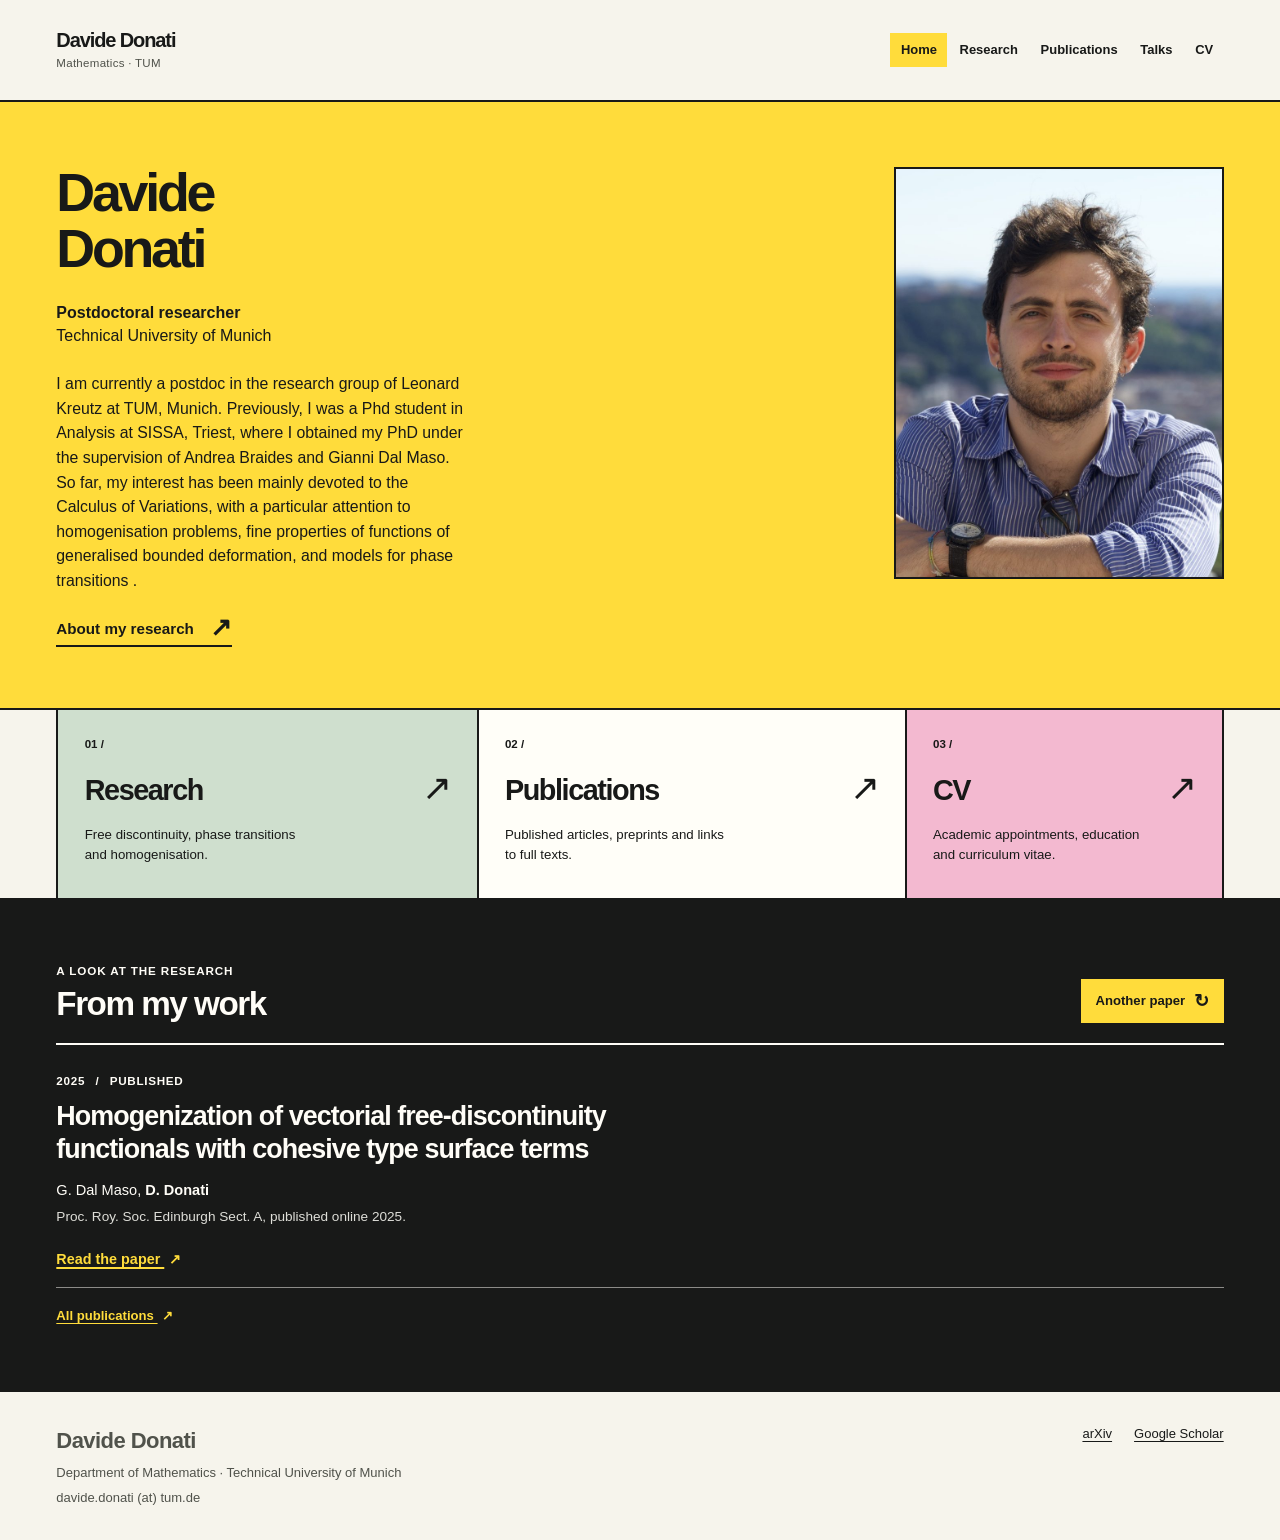
==== commit 4a73f7a6: "Update index.html" ====
--- a/Personal Website/Imperial-Gold/index.html
+++ b/Personal Website/Imperial-Gold/index.html
@@ -52,7 +52,8 @@
         <img src="assets/portrait.jpg" alt="Davide Donati" width="720" height="900" fetchpriority="high">
       </figure>
       <div class="gold-intro">
-        <p>I work on the calculus of variations, with a particular interest in &Gamma;-convergence, free-discontinuity problems and the fine properties of functions of bounded variation and deformation.</p>
+        <p>I am currently a postdoc in the research group of Leonard Kreutz at TUM, Munich. Previously, I was a Phd student in Analysis at SISSA, Triest, where I obtained my PhD under the supervision of Andrea Braides and Gianni Dal Maso. So far, my interest has been mainly devoted to the Calculus of Variations,
+with a particular attention to homogenisation problems, fine properties of functions of generalised bounded deformation, and models for phase transitions .</p>
         <a class="gold-inline-link" href="research.html">About my research <span aria-hidden="true">↗</span></a>
       </div>
     </div>
@@ -194,7 +195,7 @@
       <div class="footer-links">
         <a href="https://arxiv.org/a/donati_d_1.html">arXiv</a>
         <a href="https://scholar.google.com/citations?user=uiW-0o8AAAAJ&amp;hl=en">Google Scholar</a>
-        <a href="assets/CV.pdf">CV (PDF)</a>
+       
         
       </div>
     </div>
